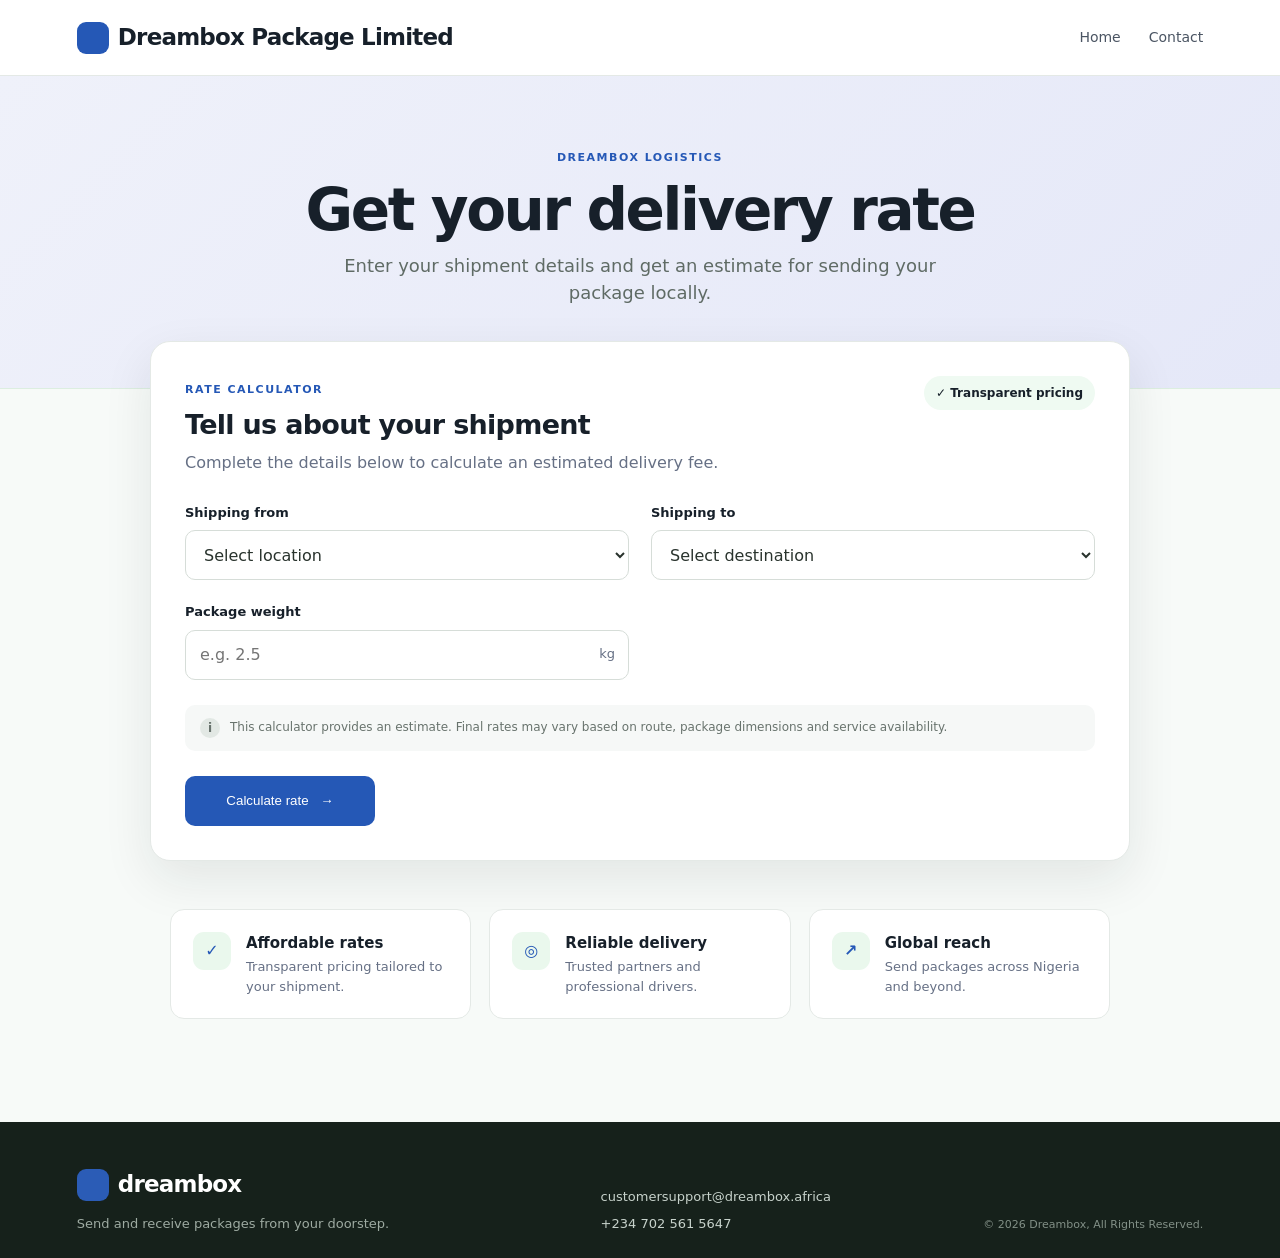
==== index.html @ d4fc09a4 "Add files via upload" ====
<!doctype html>
<html lang="en">
<head>
  <meta charset="utf-8">
  <meta name="viewport" content="width=device-width, initial-scale=1">
  <title>Local Rates — Dreambox</title>
  <meta name="description" content="Get a Dreambox delivery estimate.">
  <link rel="stylesheet" href="styles.css">
</head>
<body>
  <header class="site-header">
    <a class="brand" href="#" aria-label="Dreambox home">
      <span class="brand-mark"></span><span>Dreambox Package Limited</span>
    </a>
    <nav class="nav" aria-label="Main navigation">
      <a href="https://github.com/Dinmahub/dreambox.africa.git">Home</a>
      <a href="mailto:customersupport@dreambox.africa">Contact</a>
    </nav>
  </header>

  <main>
    <section class="hero">
      <div class="hero-copy">
        <span class="eyebrow">DREAMBOX LOGISTICS</span>
        <h1>Get your delivery rate</h1>
        <p>Enter your shipment details and get an estimate for sending your package locally.</p>
      </div>
    </section>

    <section class="rate-section">
      <div class="rate-card">
        <div class="card-heading">
          <div>
            <span class="step">RATE CALCULATOR</span>
            <h2>Tell us about your shipment</h2>
            <p>Complete the details below to calculate an estimated delivery fee.</p>
          </div>
          <div class="secure">✓ Transparent pricing</div>
        </div>

        <form id="rateForm">
          <div class="field-grid">
            <label>
              <span>Shipping from</span>
              <select id="from" required>
                <option value="">Select location</option>
                <option>Lagos</option>
                <option>Abuja</option>
                <option>Port Harcourt</option>
              </select>
            </label>

            <label>
              <span>Shipping to</span>
              <select id="to" required>
                <option value="">Select destination</option>
                <option>Abia</option>
                <option>Adamawa</option>
                <option>Awa Ibom</option>
                <option>Anambra</option>
                <option>Bauchi</option>
                <option>Bayelsa</option>
                <option>Benue</option>
                <option>Borno</option>
                <option>Cross River</option>
                <option>Delta</option>
                <option>Ebonyi</option>
                <option>Edo</option>
                <option>Ekiti</option>
                <option>Enugu</option>
                <option>Gombe</option>
                <option>Imo</option>
                <option>Jigawa</option>
                <option>Kaduna</option>
                <option>Kano</option>
                <option>Katsina</option>
                <option>Kebbi</option>
                <option>Kogi</option>
                <option>Kwara</option>
                <option>Lagos</option>
                <option>Nasarawa</option>
                <option>Niger</option>
                <option>Ogun</option>
                <option>Ondo</option>
                <option>Ondo</option>
                <option>Osun</option>
                <option>Oyo</option>
                <option>Plateau</option>
                <option>Rivers</option>
                <option>Sokoto</option>
                <option>Taraba</option>
                <option>Yobe</option>
                <option>Zamfara</option>
              </select>
            </label>

            <label>
              <span>Package weight</span>
              <div class="input-with-unit">
                <input id="weight" type="number" min="0.1" step="0.1" placeholder="e.g. 2.5" required>
                <span>kg</span>
              </div>
            </label>
          </div>

          <div class="notice">
            <span class="notice-icon">i</span>
            <p>This calculator provides an estimate. Final rates may vary based on route, package dimensions and service availability.</p>
          </div>

          <button class="primary-btn" type="submit">Calculate rate <span>→</span></button>
        </form>

        <div id="result" class="result" hidden>
          <div>
            <span class="result-label">ESTIMATED DELIVERY RATE</span>
            <strong id="price">₦0</strong>
            <p id="summary"></p>
          </div>
          <button id="reset" class="secondary-btn" type="button">Calculate another</button>
        </div>
      </div>
    </section>

    <section class="benefits">
      <article><span class="icon">✓</span><div><h3>Affordable rates</h3><p>Transparent pricing tailored to your shipment.</p></div></article>
      <article><span class="icon">◎</span><div><h3>Reliable delivery</h3><p>Trusted partners and professional drivers.</p></div></article>
      <article><span class="icon">↗</span><div><h3>Global reach</h3><p>Send packages across Nigeria and beyond.</p></div></article>
    </section>
  </main>

  <footer>
    <div>
      <a class="brand footer-brand" href="#"><span class="brand-mark"></span><span>dreambox</span></a>
      <p>Send and receive packages from your doorstep.</p>
    </div>
    <div class="footer-contact">
      <a href="mailto:customersupport@dreambox.africa">customersupport@dreambox.africa</a>
      <a href="tel:+2347025615647">+234 702 561 5647</a>
    </div>
    <small>© 2026 Dreambox, All Rights Reserved.</small>
  </footer>
  <script src="script.js"></script>
</body>
</html>
---- styles.css ----
:root{
  --ink:#17202a; --muted:#667085; --blue:#2558b6; --green-dark:#0f7738;
  --lime:#d9f99d; --bg:#f7faf8; --line:#e4e9e6; --white:#fff;
  font-family:Inter,ui-sans-serif,system-ui,-apple-system,BlinkMacSystemFont,"Segoe UI",sans-serif;
}
*{box-sizing:border-box} body{margin:0;color:var(--ink);background:var(--bg);line-height:1.5}
a{text-decoration:none;color:inherit}.site-header{height:76px;background:#fff;border-bottom:1px solid var(--line);display:flex;align-items:center;padding:0 6vw;gap:38px}
.brand{display:flex;align-items:center;gap:9px;font-weight:800;font-size:23px;letter-spacing:-.8px}.brand-mark{display:grid;place-items:center;width:32px;height:32px;border-radius:9px;background:var(--blue);color:#fff;font-weight:900}
.nav{display:flex;gap:28px;margin-left:auto}.nav a{font-size:14px;color:#4b5563}.nav .active{color:var(--blue);font-weight:700}.support-link{border:1px solid var(--line);padding:9px 16px;border-radius:9px;font-size:14px}.menu{display:none;border:0;background:none;font-size:22px}
.hero{background:linear-gradient(135deg,#eff1fa,#e5e8f8);padding:68px 6vw 82px;border-bottom:1px solid #dceee0}
.hero-copy{max-width:720px;margin:auto;text-align:center}.eyebrow,.step,.result-label{font-size:11px;letter-spacing:1.5px;font-weight:800;color:var(--blue)}
h1{font-size:clamp(38px,5vw,58px);line-height:1.04;letter-spacing:-2.4px;margin:12px 0}.hero p{font-size:18px;color:#5f6b65;max-width:620px;margin:0 auto}
.rate-section{padding:0 20px;margin-top:-48px}.rate-card{max-width:980px;margin:auto;background:#fff;border:1px solid var(--line);border-radius:20px;padding:34px;box-shadow:0 18px 50px rgba(22,38,29,.09)}
.card-heading{display:flex;justify-content:space-between;gap:24px;margin-bottom:28px}.card-heading h2{margin:5px 0 5px;font-size:27px;letter-spacing:-.7px}.card-heading p{margin:0;color:var(--muted)}.secure{align-self:flex-start;background:#effaf2;color:var(--blue-dark);border-radius:999px;padding:8px 12px;font-size:12px;font-weight:700;white-space:nowrap}
.field-grid{display:grid;grid-template-columns:1fr 1fr;gap:22px}.field-grid label>span{display:block;font-size:13px;font-weight:700;margin-bottom:8px}
select,input{width:100%;height:50px;border:1px solid #d6ddd8;border-radius:10px;background:#fff;padding:0 14px;color:#29332d;font:inherit;outline:none}select:focus,input:focus{border-color:var(--blue);box-shadow:0 0 0 3px rgba(21,148,71,.10)}
.input-with-unit{position:relative}.input-with-unit input{padding-right:48px}.input-with-unit span{position:absolute;right:14px;top:14px;color:var(--muted);font-size:13px}
.notice{display:flex;gap:10px;margin:25px 0;padding:13px 15px;border-radius:10px;background:#f6f8f7;color:#68736d;font-size:12px}.notice p{margin:0}.notice-icon{display:grid;place-items:center;min-width:20px;height:20px;border-radius:50%;background:#e2e8e4;font-weight:800}
.primary-btn,.secondary-btn{border:0;border-radius:10px;height:50px;padding:0 22px;font:700 14px inherit;cursor:pointer}.primary-btn{background:var(--blue);color:#fff;min-width:190px}.primary-btn:hover{background:var(--green-dark)}.primary-btn span{margin-left:8px}.secondary-btn{background:#edf4ef;color:var(--green-dark)}
.result{margin-top:22px;border:1px solid #cfe7d4;background:#f3fbf5;border-radius:14px;padding:22px;display:flex;align-items:center;justify-content:space-between;gap:20px}.result[hidden]{display:none}.result strong{display:block;font-size:35px;letter-spacing:-1px;margin:2px 0}.result p{margin:0;color:var(--muted);font-size:13px}
.benefits{max-width:980px;margin:48px auto;padding:0 20px 55px;display:grid;grid-template-columns:repeat(3,1fr);gap:18px}.benefits article{background:#fff;border:1px solid var(--line);border-radius:14px;padding:22px;display:flex;gap:15px}.icon{display:grid;place-items:center;width:38px;height:38px;flex:0 0 38px;border-radius:11px;background:#eaf8ed;color:var(--blue);font-weight:900}.benefits h3{margin:0 0 3px;font-size:15px}.benefits p{margin:0;color:var(--muted);font-size:13px}
footer{background:#16211b;color:#dce6df;padding:45px 6vw 25px;display:grid;grid-template-columns:1.4fr 1fr auto;align-items:end;gap:30px}.footer-brand{color:#fff}.footer-brand .brand-mark{background:#2b5cb6}footer p{color:#9eaba2;font-size:13px;margin:12px 0 0}.footer-contact{display:flex;flex-direction:column;gap:7px;font-size:13px}.footer-contact a{color:#c7d2cb}footer small{color:#829087;font-size:11px}
@media(max-width:760px){.site-header{padding:0 20px}.nav,.support-link{display:none}.menu{display:block;margin-left:auto}.hero{padding:50px 20px 75px}.rate-card{padding:24px}.card-heading{display:block}.secure{display:inline-block;margin-top:18px}.field-grid{grid-template-columns:1fr}.benefits{grid-template-columns:1fr;padding-bottom:35px}footer{grid-template-columns:1fr;padding:35px 20px}.footer-contact{margin-top:8px}.result{align-items:flex-start;flex-direction:column}}
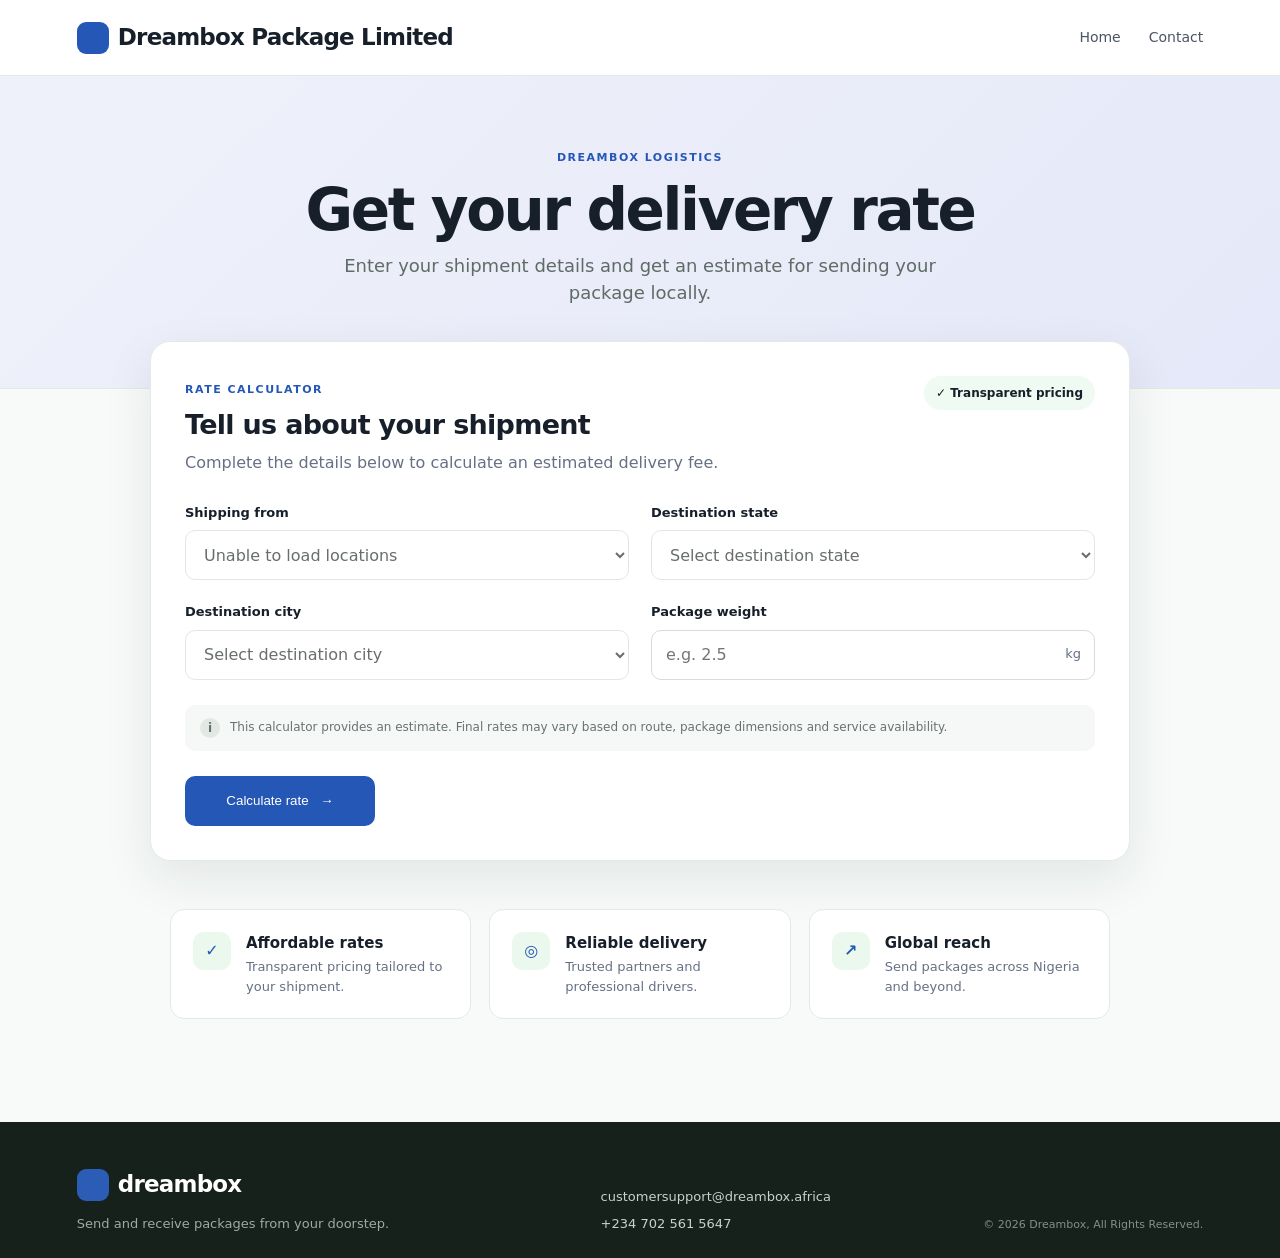
==== commit aa3c53d2: "Add files via upload" ====
--- a/index.html
+++ b/index.html
@@ -7,139 +7,249 @@
   <meta name="description" content="Get a Dreambox delivery estimate.">
   <link rel="stylesheet" href="styles.css">
 </head>
+
 <body>
+
   <header class="site-header">
     <a class="brand" href="#" aria-label="Dreambox home">
-      <span class="brand-mark"></span><span>Dreambox Package Limited</span>
+      <span class="brand-mark"></span>
+      <span>Dreambox Package Limited</span>
     </a>
+
     <nav class="nav" aria-label="Main navigation">
-      <a href="https://github.com/Dinmahub/dreambox.africa.git">Home</a>
+      <a href="https://dinmahub.github.io/dreambox.africa/">Home</a>
       <a href="mailto:customersupport@dreambox.africa">Contact</a>
     </nav>
   </header>
 
+
   <main>
+
     <section class="hero">
       <div class="hero-copy">
         <span class="eyebrow">DREAMBOX LOGISTICS</span>
+
         <h1>Get your delivery rate</h1>
-        <p>Enter your shipment details and get an estimate for sending your package locally.</p>
+
+        <p>
+          Enter your shipment details and get an estimate for sending your
+          package locally.
+        </p>
       </div>
     </section>
 
+
     <section class="rate-section">
+
       <div class="rate-card">
+
         <div class="card-heading">
+
           <div>
             <span class="step">RATE CALCULATOR</span>
+
             <h2>Tell us about your shipment</h2>
-            <p>Complete the details below to calculate an estimated delivery fee.</p>
-          </div>
-          <div class="secure">✓ Transparent pricing</div>
-        </div>
+
+            <p>
+              Complete the details below to calculate an estimated delivery fee.
+            </p>
+          </div>
+
+          <div class="secure">
+            ✓ Transparent pricing
+          </div>
+
+        </div>
+
 
         <form id="rateForm">
+
           <div class="field-grid">
+
+
+            <!-- PICKUP -->
             <label>
               <span>Shipping from</span>
+
               <select id="from" required>
                 <option value="">Select location</option>
-                <option>Lagos</option>
-                <option>Abuja</option>
-                <option>Port Harcourt</option>
               </select>
             </label>
 
-            <label>
-              <span>Shipping to</span>
-              <select id="to" required>
-                <option value="">Select destination</option>
-                <option>Abia</option>
-                <option>Adamawa</option>
-                <option>Awa Ibom</option>
-                <option>Anambra</option>
-                <option>Bauchi</option>
-                <option>Bayelsa</option>
-                <option>Benue</option>
-                <option>Borno</option>
-                <option>Cross River</option>
-                <option>Delta</option>
-                <option>Ebonyi</option>
-                <option>Edo</option>
-                <option>Ekiti</option>
-                <option>Enugu</option>
-                <option>Gombe</option>
-                <option>Imo</option>
-                <option>Jigawa</option>
-                <option>Kaduna</option>
-                <option>Kano</option>
-                <option>Katsina</option>
-                <option>Kebbi</option>
-                <option>Kogi</option>
-                <option>Kwara</option>
-                <option>Lagos</option>
-                <option>Nasarawa</option>
-                <option>Niger</option>
-                <option>Ogun</option>
-                <option>Ondo</option>
-                <option>Ondo</option>
-                <option>Osun</option>
-                <option>Oyo</option>
-                <option>Plateau</option>
-                <option>Rivers</option>
-                <option>Sokoto</option>
-                <option>Taraba</option>
-                <option>Yobe</option>
-                <option>Zamfara</option>
+
+            <!-- DESTINATION STATE -->
+            <label>
+              <span>Destination state</span>
+
+              <select id="to" required disabled>
+                <option value="">Select destination state</option>
               </select>
             </label>
 
+
+            <!-- DESTINATION CITY -->
+            <label>
+              <span>Destination city</span>
+
+              <select id="city" required disabled>
+                <option value="">Select destination city</option>
+              </select>
+            </label>
+
+
+            <!-- WEIGHT -->
             <label>
               <span>Package weight</span>
+
               <div class="input-with-unit">
-                <input id="weight" type="number" min="0.1" step="0.1" placeholder="e.g. 2.5" required>
+
+                <input
+                  id="weight"
+                  type="number"
+                  min="0.1"
+                  step="0.1"
+                  placeholder="e.g. 2.5"
+                  required
+                >
+
                 <span>kg</span>
+
               </div>
             </label>
-          </div>
+
+          </div>
+
 
           <div class="notice">
+
             <span class="notice-icon">i</span>
-            <p>This calculator provides an estimate. Final rates may vary based on route, package dimensions and service availability.</p>
-          </div>
-
-          <button class="primary-btn" type="submit">Calculate rate <span>→</span></button>
+
+            <p>
+              This calculator provides an estimate. Final rates may vary based
+              on route, package dimensions and service availability.
+            </p>
+
+          </div>
+
+
+          <button
+            class="primary-btn"
+            type="submit"
+            id="calculateBtn"
+          >
+            Calculate rate <span>→</span>
+          </button>
+
         </form>
 
+
+        <!-- RESULT -->
+
         <div id="result" class="result" hidden>
+
           <div>
-            <span class="result-label">ESTIMATED DELIVERY RATE</span>
+
+            <span class="result-label">
+              ESTIMATED DELIVERY RATE
+            </span>
+
             <strong id="price">₦0</strong>
+
             <p id="summary"></p>
-          </div>
-          <button id="reset" class="secondary-btn" type="button">Calculate another</button>
-        </div>
+
+          </div>
+
+          <button
+            id="reset"
+            class="secondary-btn"
+            type="button"
+          >
+            Calculate another
+          </button>
+
+        </div>
+
       </div>
+
     </section>
 
+
     <section class="benefits">
-      <article><span class="icon">✓</span><div><h3>Affordable rates</h3><p>Transparent pricing tailored to your shipment.</p></div></article>
-      <article><span class="icon">◎</span><div><h3>Reliable delivery</h3><p>Trusted partners and professional drivers.</p></div></article>
-      <article><span class="icon">↗</span><div><h3>Global reach</h3><p>Send packages across Nigeria and beyond.</p></div></article>
+
+      <article>
+        <span class="icon">✓</span>
+
+        <div>
+          <h3>Affordable rates</h3>
+          <p>Transparent pricing tailored to your shipment.</p>
+        </div>
+      </article>
+
+
+      <article>
+        <span class="icon">◎</span>
+
+        <div>
+          <h3>Reliable delivery</h3>
+          <p>Trusted partners and professional drivers.</p>
+        </div>
+      </article>
+
+
+      <article>
+        <span class="icon">↗</span>
+
+        <div>
+          <h3>Global reach</h3>
+          <p>Send packages across Nigeria and beyond.</p>
+        </div>
+      </article>
+
     </section>
+
   </main>
 
+
   <footer>
+
     <div>
-      <a class="brand footer-brand" href="#"><span class="brand-mark"></span><span>dreambox</span></a>
-      <p>Send and receive packages from your doorstep.</p>
+
+      <a
+        class="brand footer-brand"
+        href="#"
+      >
+        <span class="brand-mark"></span>
+        <span>dreambox</span>
+      </a>
+
+      <p>
+        Send and receive packages from your doorstep.
+      </p>
+
     </div>
+
+
     <div class="footer-contact">
-      <a href="mailto:customersupport@dreambox.africa">customersupport@dreambox.africa</a>
-      <a href="tel:+2347025615647">+234 702 561 5647</a>
+
+      <a href="mailto:customersupport@dreambox.africa">
+        customersupport@dreambox.africa
+      </a>
+
+      <a href="tel:+2347025615647">
+        +234 702 561 5647
+      </a>
+
     </div>
-    <small>© 2026 Dreambox, All Rights Reserved.</small>
+
+
+    <small>
+      © 2026 Dreambox, All Rights Reserved.
+    </small>
+
   </footer>
+
+
   <script src="script.js"></script>
+
 </body>
 </html>
